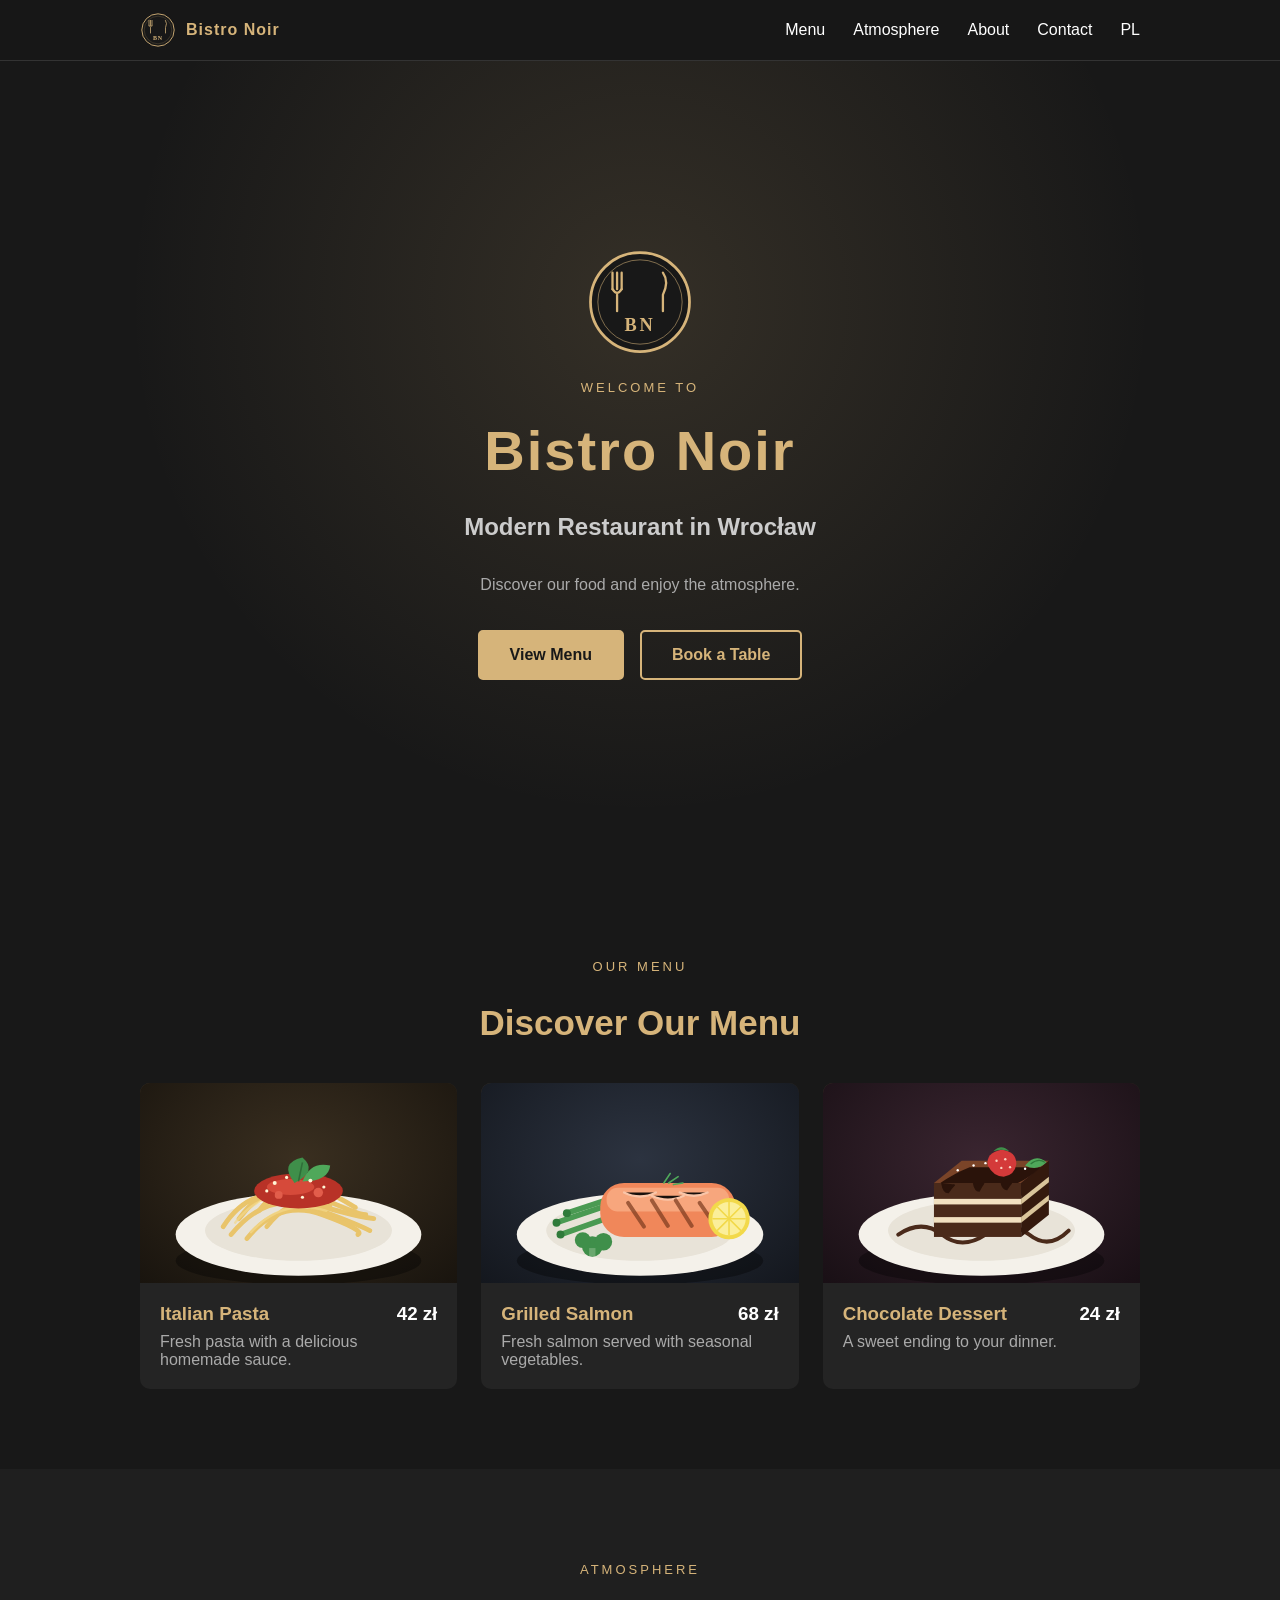
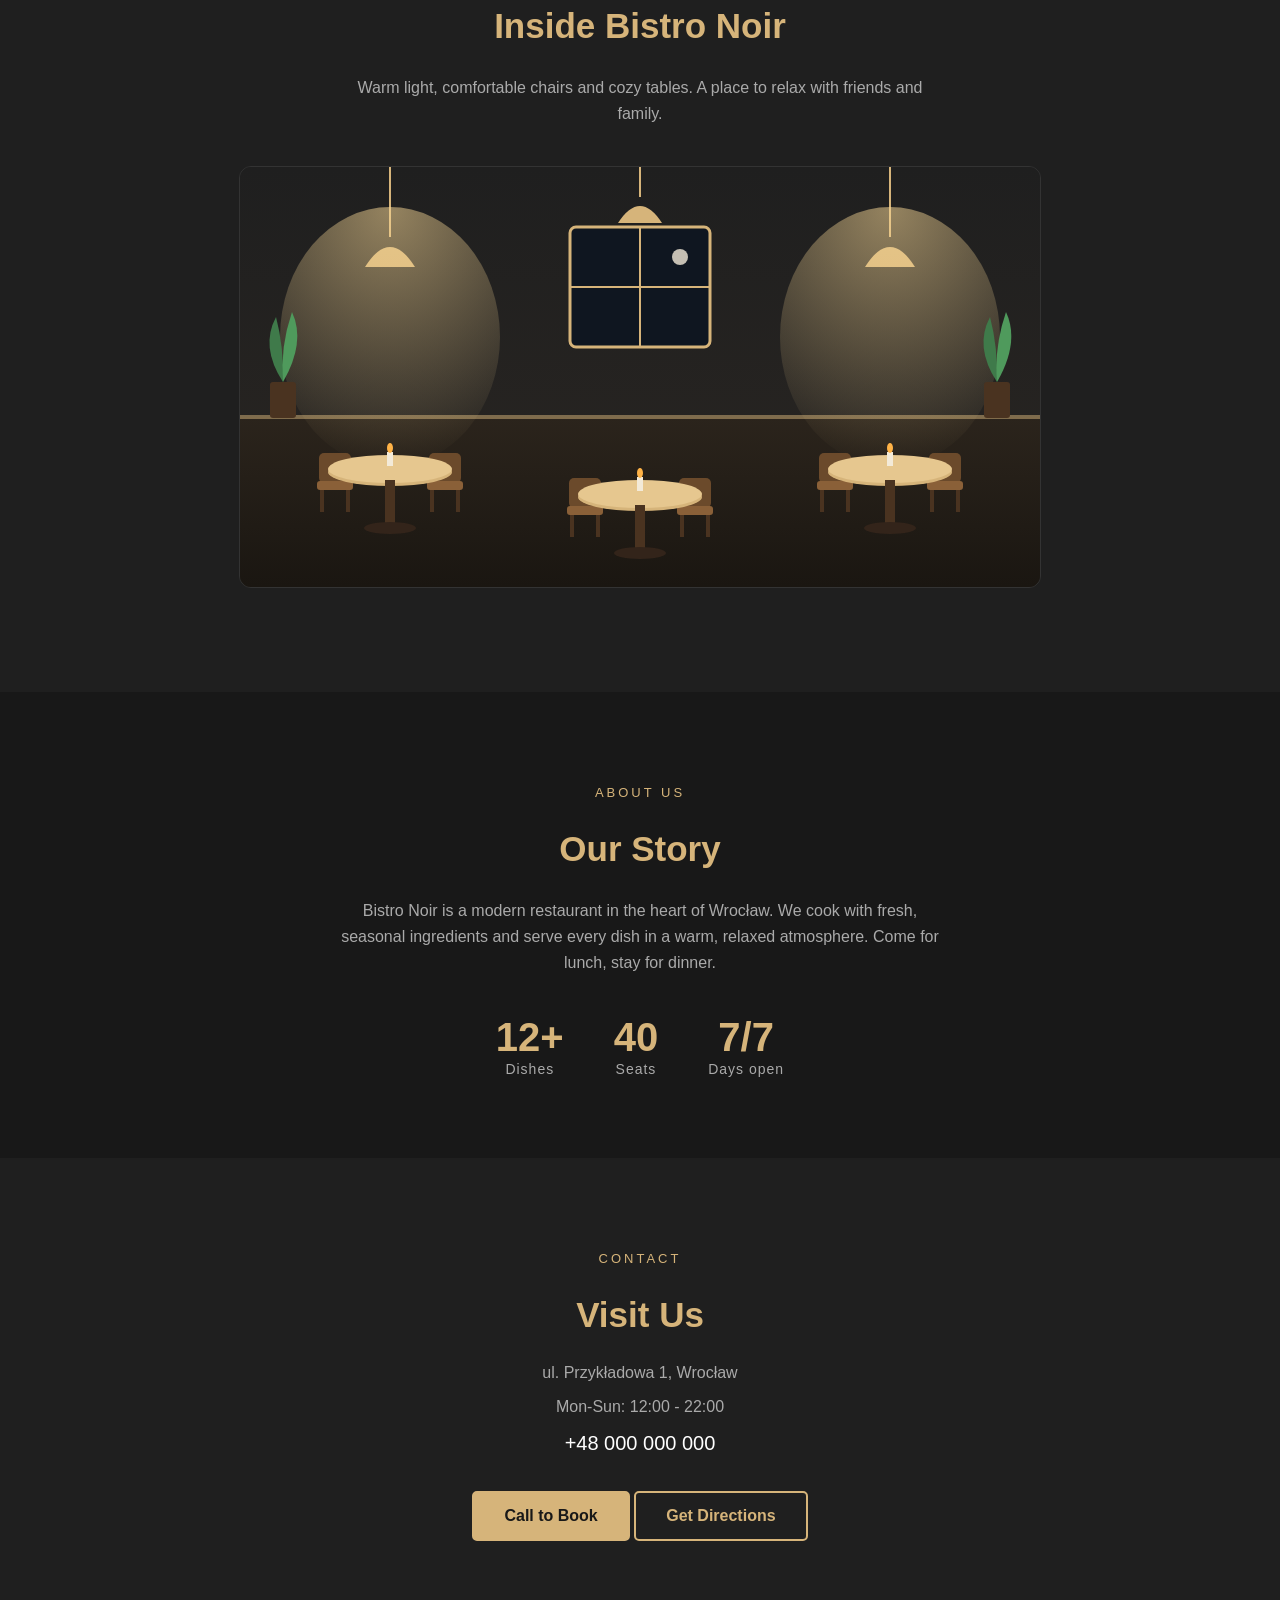
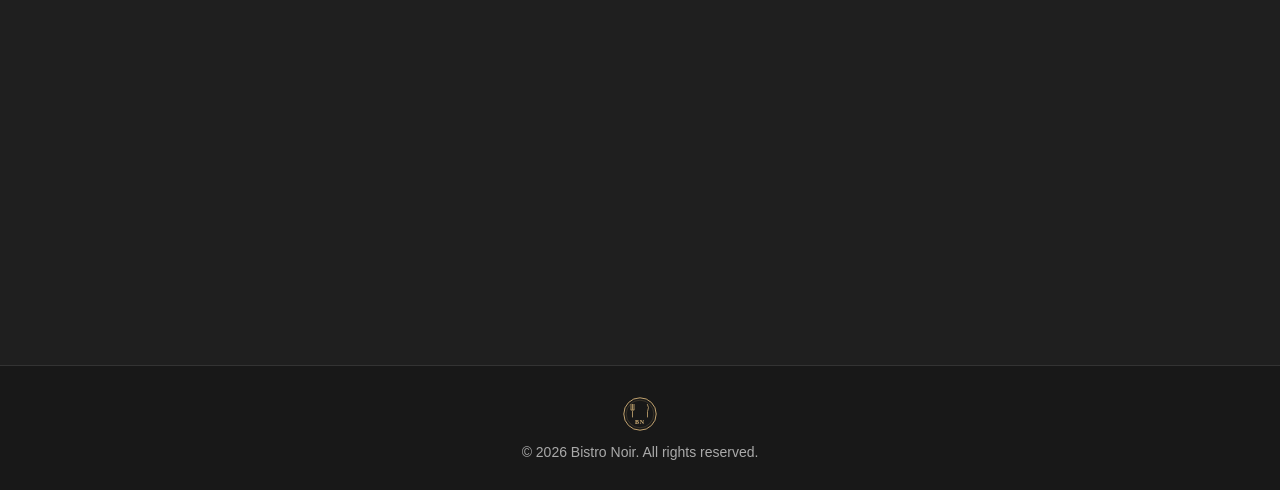
==== en.html @ d5d398dd "Create en.html" ====
<!DOCTYPE html>
<html lang="en">
<head>
    <meta charset="UTF-8">
    <meta name="viewport" content="width=device-width, initial-scale=1.0">
    <meta name="description" content="Bistro Noir - modern restaurant in Wrocław. Fresh pasta, grilled salmon and desserts.">
    <title>Bistro Noir – Restaurant in Wrocław</title>
    <link rel="icon" href="logo.svg" type="image/svg+xml">
    <link rel="alternate" hreflang="pl" href="index.html">
    <link rel="alternate" hreflang="en" href="en.html">

    <meta property="og:type" content="website">
    <meta property="og:title" content="Bistro Noir – Restaurant in Wrocław">
    <meta property="og:description" content="Fresh pasta, grilled salmon and desserts. Book a table!">
    <meta property="og:locale" content="en_US">

    <link rel="stylesheet" href="style.css">

    <script type="application/ld+json">
    {
        "@context": "https://schema.org",
        "@type": "Restaurant",
        "name": "Bistro Noir",
        "description": "Modern restaurant in Wrocław.",
        "address": {
            "@type": "PostalAddress",
            "streetAddress": "ul. Przykładowa 1",
            "addressLocality": "Wrocław",
            "addressCountry": "PL"
        },
        "telephone": "+48000000000",
        "servesCuisine": ["Italian", "Seafood"],
        "openingHours": "Mo-Su 12:00-22:00"
    }
    </script>
</head>
<body>

    <header>
        <nav>
            <a href="#" class="brand">
                <img src="logo.svg" alt="Bistro Noir logo" class="logo-small">
                <span>Bistro Noir</span>
            </a>
            <div class="links">
                <a href="#menu">Menu</a>
                <a href="#atmosphere">Atmosphere</a>
                <a href="#about">About</a>
                <a href="#contact">Contact</a>
                <a href="index.html" hreflang="pl" lang="pl">PL</a>
            </div>
        </nav>
    </header>

    <section class="hero">
        <img src="logo.svg" alt="Bistro Noir logo" class="logo-big">
        <p class="tag">WELCOME TO</p>
        <h1>Bistro Noir</h1>
        <h2>Modern Restaurant in Wrocław</h2>
        <p>Discover our food and enjoy the atmosphere.</p>
        <div class="hero-buttons">
            <a href="#menu" class="button">View Menu</a>
            <a href="#contact" class="button button-outline">Book a Table</a>
        </div>
    </section>

    <section id="menu" class="section">
        <p class="tag">OUR MENU</p>
        <h2>Discover Our Menu</h2>

        <div class="cards">
            <div class="card">
                <div class="card-img">
                    <img src="pasta.svg" alt="Italian pasta" onerror="this.style.display='none'">
                    <span class="emoji">🍝</span>
                </div>
                <div class="card-body">
                    <h3>Italian Pasta <span class="price">42 zł</span></h3>
                    <p>Fresh pasta with a delicious homemade sauce.</p>
                </div>
            </div>

            <div class="card">
                <div class="card-img">
                    <img src="salmon.svg" alt="Grilled salmon" onerror="this.style.display='none'">
                    <span class="emoji">🐟</span>
                </div>
                <div class="card-body">
                    <h3>Grilled Salmon <span class="price">68 zł</span></h3>
                    <p>Fresh salmon served with seasonal vegetables.</p>
                </div>
            </div>

            <div class="card">
                <div class="card-img">
                    <img src="dessert.svg" alt="Chocolate dessert" onerror="this.style.display='none'">
                    <span class="emoji">🍫</span>
                </div>
                <div class="card-body">
                    <h3>Chocolate Dessert <span class="price">24 zł</span></h3>
                    <p>A sweet ending to your dinner.</p>
                </div>
            </div>
        </div>
    </section>

    <section id="atmosphere" class="section dark">
        <p class="tag">ATMOSPHERE</p>
        <h2>Inside Bistro Noir</h2>
        <p class="text">Warm light, comfortable chairs and cozy tables. A place to relax with friends and family.</p>

        <div class="interior">
            <img src="interior.svg" alt="Restaurant interior with tables and chairs">
        </div>

        <div class="gallery">
            <div class="gallery-item"><img src="images/interior1.jpg" alt="Restaurant hall" loading="lazy" onerror="this.parentElement.style.display='none'"></div>
            <div class="gallery-item"><img src="images/interior2.jpg" alt="Restaurant bar" loading="lazy" onerror="this.parentElement.style.display='none'"></div>
            <div class="gallery-item"><img src="images/interior3.jpg" alt="Restaurant table" loading="lazy" onerror="this.parentElement.style.display='none'"></div>
        </div>
    </section>

    <section id="about" class="section">
        <p class="tag">ABOUT US</p>
        <h2>Our Story</h2>
        <p class="text">
            Bistro Noir is a modern restaurant in the heart of Wrocław.
            We cook with fresh, seasonal ingredients and serve every dish
            in a warm, relaxed atmosphere. Come for lunch, stay for dinner.
        </p>

        <div class="facts">
            <div class="fact"><strong>12+</strong><span>Dishes</span></div>
            <div class="fact"><strong>40</strong><span>Seats</span></div>
            <div class="fact"><strong>7/7</strong><span>Days open</span></div>
        </div>
    </section>

    <section id="contact" class="section dark">
        <p class="tag">CONTACT</p>
        <h2>Visit Us</h2>
        <p>ul. Przykładowa 1, Wrocław</p>
        <p>Mon-Sun: 12:00 - 22:00</p>
        <p><a href="tel:+48000000000" class="phone">+48 000 000 000</a></p>
        <a href="tel:+48000000000" class="button">Call to Book</a>
        <a href="https://www.google.com/maps/dir/?api=1&destination=Rynek+Wroclaw" class="button button-outline" target="_blank" rel="noopener">Get Directions</a>

        <div class="map">
            <iframe
                src="https://www.google.com/maps?q=Rynek+Wroclaw&output=embed"
                width="100%" height="300" style="border:0;"
                allowfullscreen="" loading="lazy"
                title="Map of Bistro Noir">
            </iframe>
        </div>
    </section>

    <footer>
        <img src="logo.svg" alt="Bistro Noir logo" class="logo-small">
        <p>© 2026 Bistro Noir. All rights reserved.</p>
    </footer>

</body>
</html>
---- style.css ----
html {
    scroll-behavior: smooth;
}

body {
    margin: 0;
    background-color: #181818;
    color: white;
    font-family: Arial, sans-serif;
    text-align: center;
}

h1 {
    font-size: 56px;
    color: #d6b47a;
    margin: 10px 0;
    letter-spacing: 2px;
}

h2 {
    color: #cccccc;
}

p {
    color: #aaaaaa;
}

img {
    max-width: 100%;
}

/* Header / navigation */
header {
    position: sticky;
    top: 0;
    z-index: 10;
    background-color: rgba(24, 24, 24, 0.95);
    padding: 12px 20px;
    border-bottom: 1px solid #333;
}

nav {
    display: flex;
    justify-content: space-between;
    align-items: center;
    max-width: 1000px;
    margin: 0 auto;
}

.brand {
    display: flex;
    align-items: center;
    gap: 10px;
    color: #d6b47a;
    font-weight: bold;
    letter-spacing: 1px;
}

.links {
    display: flex;
    gap: 28px;
}

nav a {
    color: white;
    text-decoration: none;
}

nav a:hover {
    color: #d6b47a;
}

.logo-small {
    width: 36px;
    height: 36px;
}

.logo-big {
    width: 110px;
    height: 110px;
    margin-bottom: 10px;
}

/* Hero */
.hero {
    min-height: 85vh;
    display: flex;
    flex-direction: column;
    justify-content: center;
    align-items: center;
    padding: 20px;
    background:
        radial-gradient(circle at 50% 30%, rgba(214, 180, 122, 0.15), transparent 60%),
        #181818;
}

.hero-buttons {
    display: flex;
    gap: 16px;
    flex-wrap: wrap;
    justify-content: center;
}

/* Small labels above headings */
.tag {
    letter-spacing: 3px;
    font-size: 13px;
    color: #d6b47a;
}

/* Buttons */
.button {
    display: inline-block;
    background-color: #d6b47a;
    color: #181818;
    padding: 14px 30px;
    text-decoration: none;
    border-radius: 5px;
    margin-top: 20px;
    font-weight: bold;
    border: 2px solid #d6b47a;
}

.button:hover {
    background-color: #edcf9a;
    border-color: #edcf9a;
}

.button-outline {
    background-color: transparent;
    color: #d6b47a;
}

.button-outline:hover {
    background-color: #d6b47a;
    color: #181818;
}

/* Sections */
.section {
    padding: 80px 20px;
    text-align: center;
}

.section.dark {
    background-color: #1f1f1f;
}

.section h2 {
    font-size: 35px;
    color: #d6b47a;
}

.text {
    max-width: 600px;
    margin: 0 auto;
    line-height: 1.6;
}

/* Menu cards */
.cards {
    display: grid;
    grid-template-columns: repeat(auto-fit, minmax(260px, 1fr));
    gap: 24px;
    max-width: 1000px;
    margin: 40px auto 0;
}

.card {
    background-color: #242424;
    border-radius: 10px;
    overflow: hidden;
    text-align: left;
    transition: transform 0.2s;
}

.card:hover {
    transform: translateY(-6px);
}

.card-img {
    position: relative;
    height: 200px;
    background: linear-gradient(135deg, #3a2f20, #1d1812);
    display: flex;
    align-items: center;
    justify-content: center;
}

.card-img img {
    position: absolute;
    inset: 0;
    width: 100%;
    height: 100%;
    object-fit: cover;
    z-index: 1;
}

.emoji {
    font-size: 64px;
}

.card-body {
    padding: 20px;
}

.card-body h3 {
    color: #d6b47a;
    margin: 0 0 8px;
    display: flex;
    justify-content: space-between;
    gap: 10px;
}

.card-body p {
    margin: 0;
}

.price {
    color: #ffffff;
    font-weight: bold;
    white-space: nowrap;
}

/* Interior */
.interior {
    max-width: 800px;
    margin: 40px auto 0;
    border-radius: 12px;
    overflow: hidden;
    border: 1px solid #333;
}

.interior img {
    display: block;
    width: 100%;
}

.gallery {
    display: grid;
    grid-template-columns: repeat(auto-fit, minmax(220px, 1fr));
    gap: 16px;
    max-width: 1000px;
    margin: 24px auto 0;
}

.gallery-item {
    height: 220px;
    border-radius: 10px;
    overflow: hidden;
}

.gallery-item img {
    width: 100%;
    height: 100%;
    object-fit: cover;
    transition: transform 0.3s;
}

.gallery-item:hover img {
    transform: scale(1.06);
}

/* About facts */
.facts {
    display: flex;
    justify-content: center;
    gap: 50px;
    flex-wrap: wrap;
    margin-top: 40px;
}

.fact strong {
    display: block;
    font-size: 40px;
    color: #d6b47a;
}

.fact span {
    color: #aaaaaa;
    font-size: 14px;
    letter-spacing: 1px;
}

/* Contact */
.phone {
    color: #ffffff;
    text-decoration: none;
    font-size: 20px;
}

.map {
    max-width: 700px;
    margin: 40px auto 0;
    border-radius: 8px;
    overflow: hidden;
}

/* Footer */
footer {
    padding: 30px 20px;
    border-top: 1px solid #333;
}

footer p {
    margin: 8px 0 0;
    font-size: 14px;
}

/* Mobile */
@media (max-width: 600px) {
    h1 {
        font-size: 38px;
    }

    .brand span {
        display: none;
    }

    .links {
        gap: 14px;
        font-size: 14px;
    }

    .section {
        padding: 55px 16px;
    }

    .section h2 {
        font-size: 28px;
    }

    .facts {
        gap: 30px;
    }
}
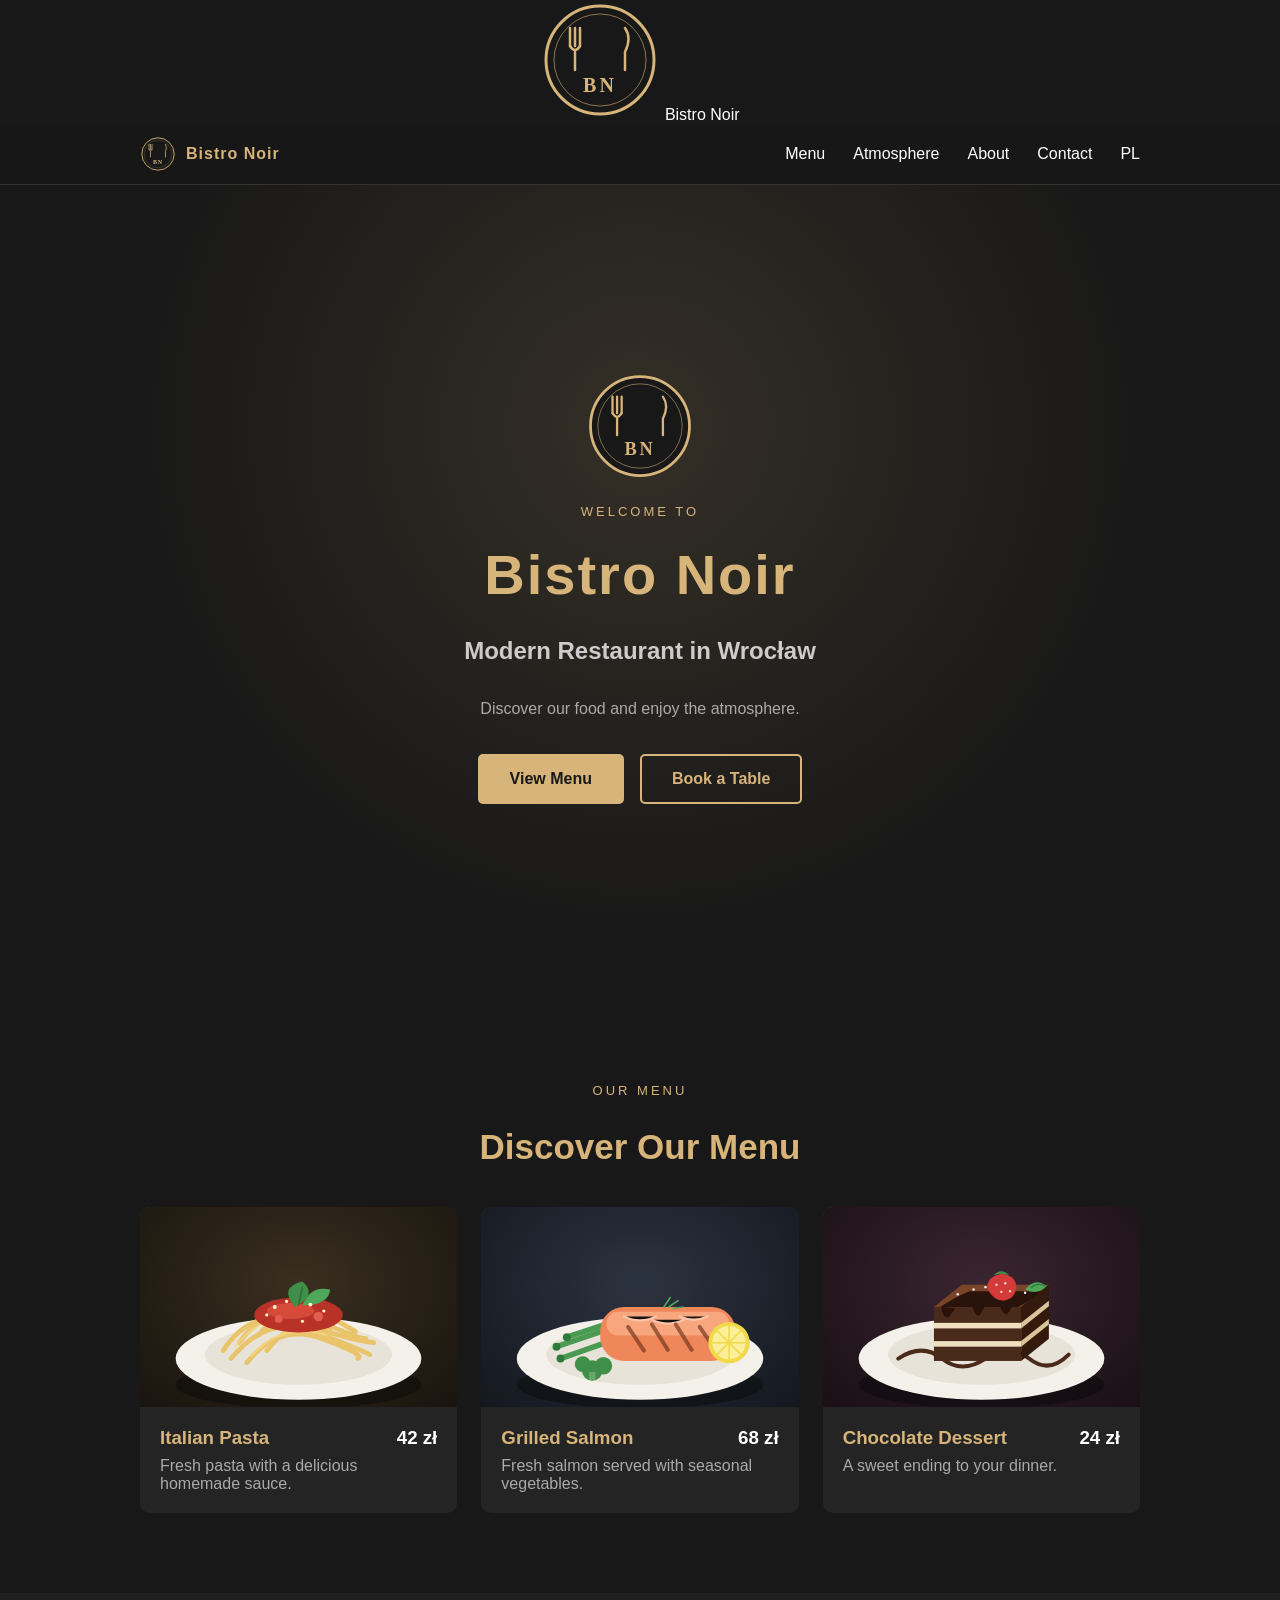
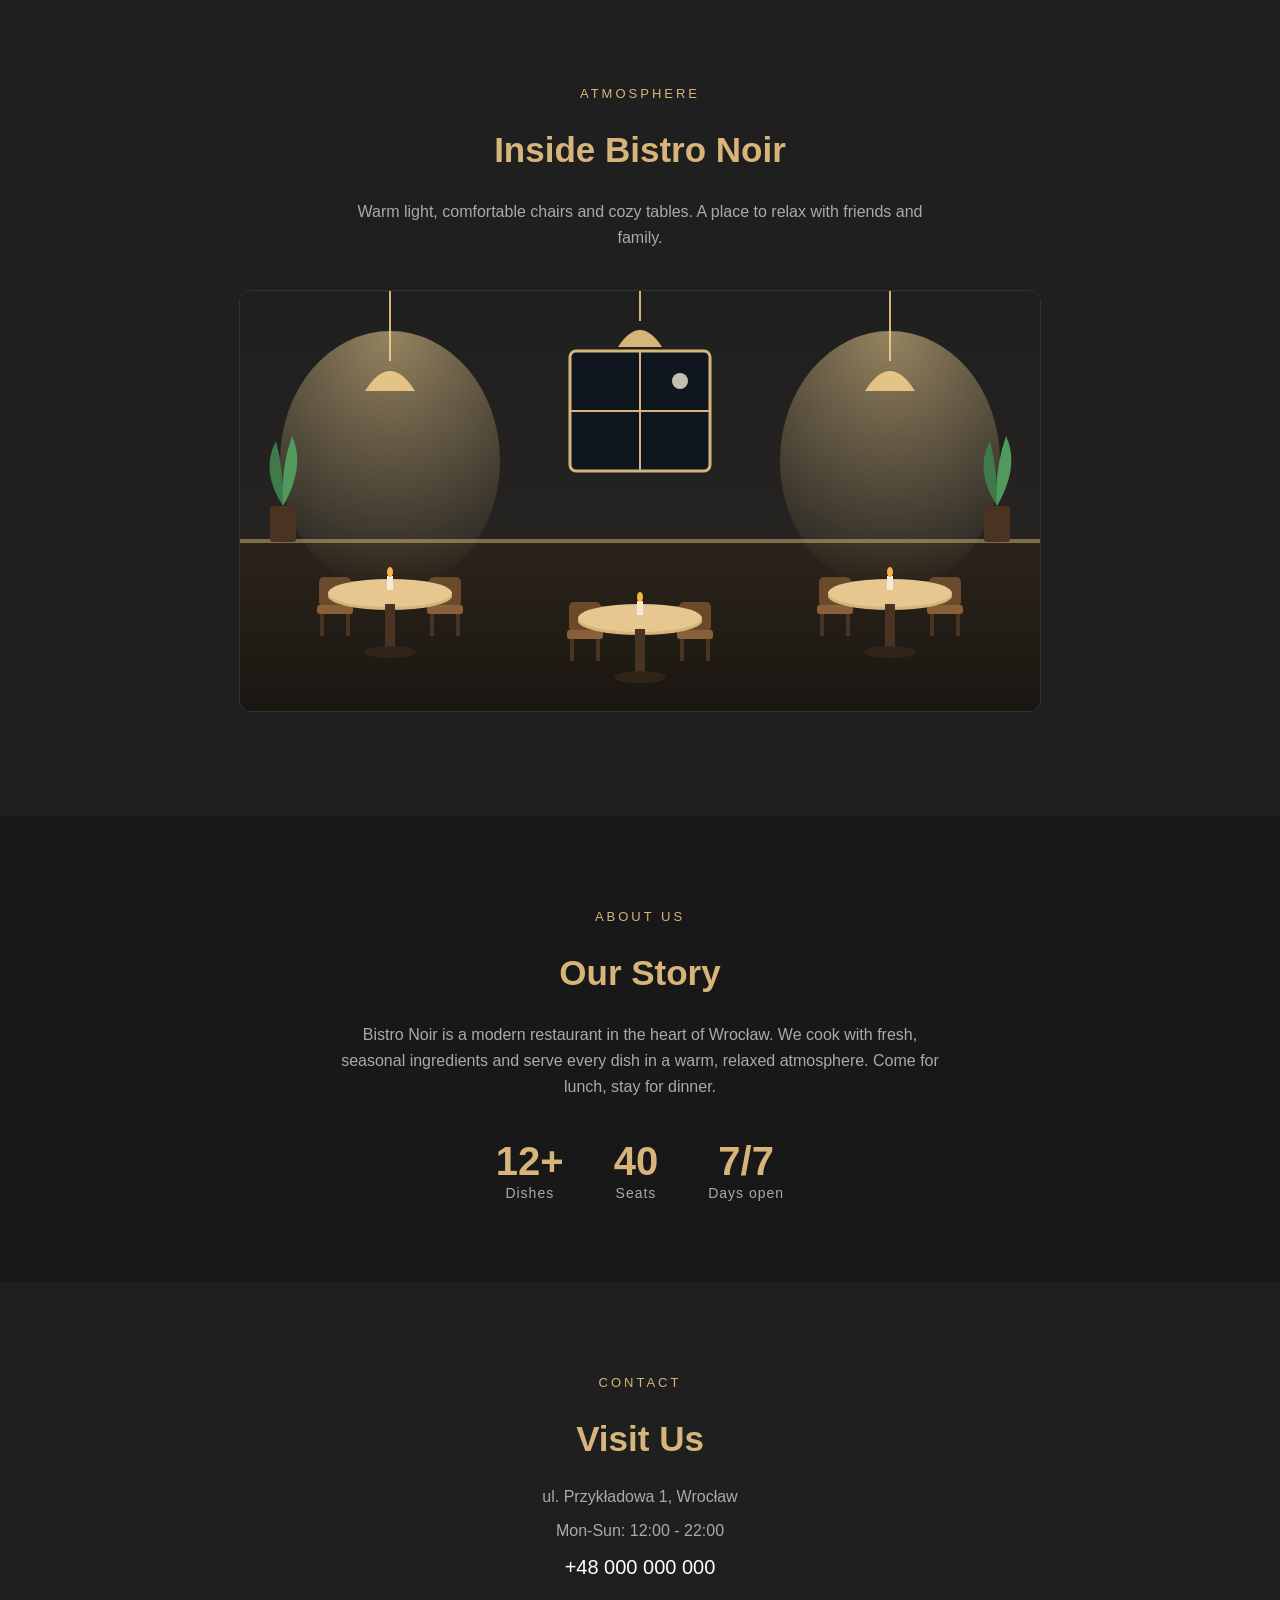
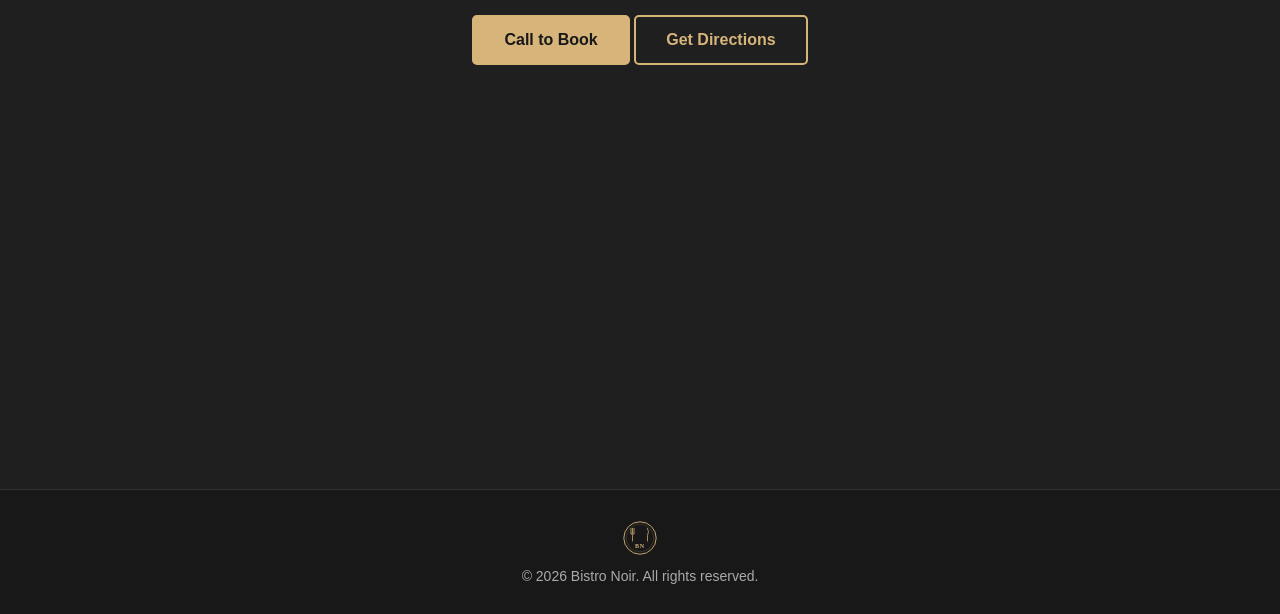
==== commit cbe4c7d2: "Update en.html" ====
--- a/en.html
+++ b/en.html
@@ -35,6 +35,31 @@
     </script>
 </head>
 <body>
+
+    <div id="intro" aria-hidden="true">
+        <img src="logo.svg" alt="" class="intro-logo">
+        <span class="intro-name">Bistro Noir</span>
+    </div>
+    <script>
+    (function () {
+        var intro = document.getElementById('intro');
+        if (!intro) return;
+        var seen = false;
+        try { seen = sessionStorage.getItem('introSeen'); } catch (e) {}
+        var reduce = window.matchMedia('(prefers-reduced-motion: reduce)').matches;
+        if (seen || reduce) { intro.remove(); return; }
+
+        document.body.classList.add('intro-lock');
+        function finish() {
+            intro.classList.add('hide');
+            document.body.classList.remove('intro-lock');
+            try { sessionStorage.setItem('introSeen', '1'); } catch (e) {}
+            setTimeout(function () { intro.remove(); }, 900);
+        }
+        setTimeout(finish, 2200);
+        intro.addEventListener('click', finish);
+    })();
+    </script>
 
     <header>
         <nav>
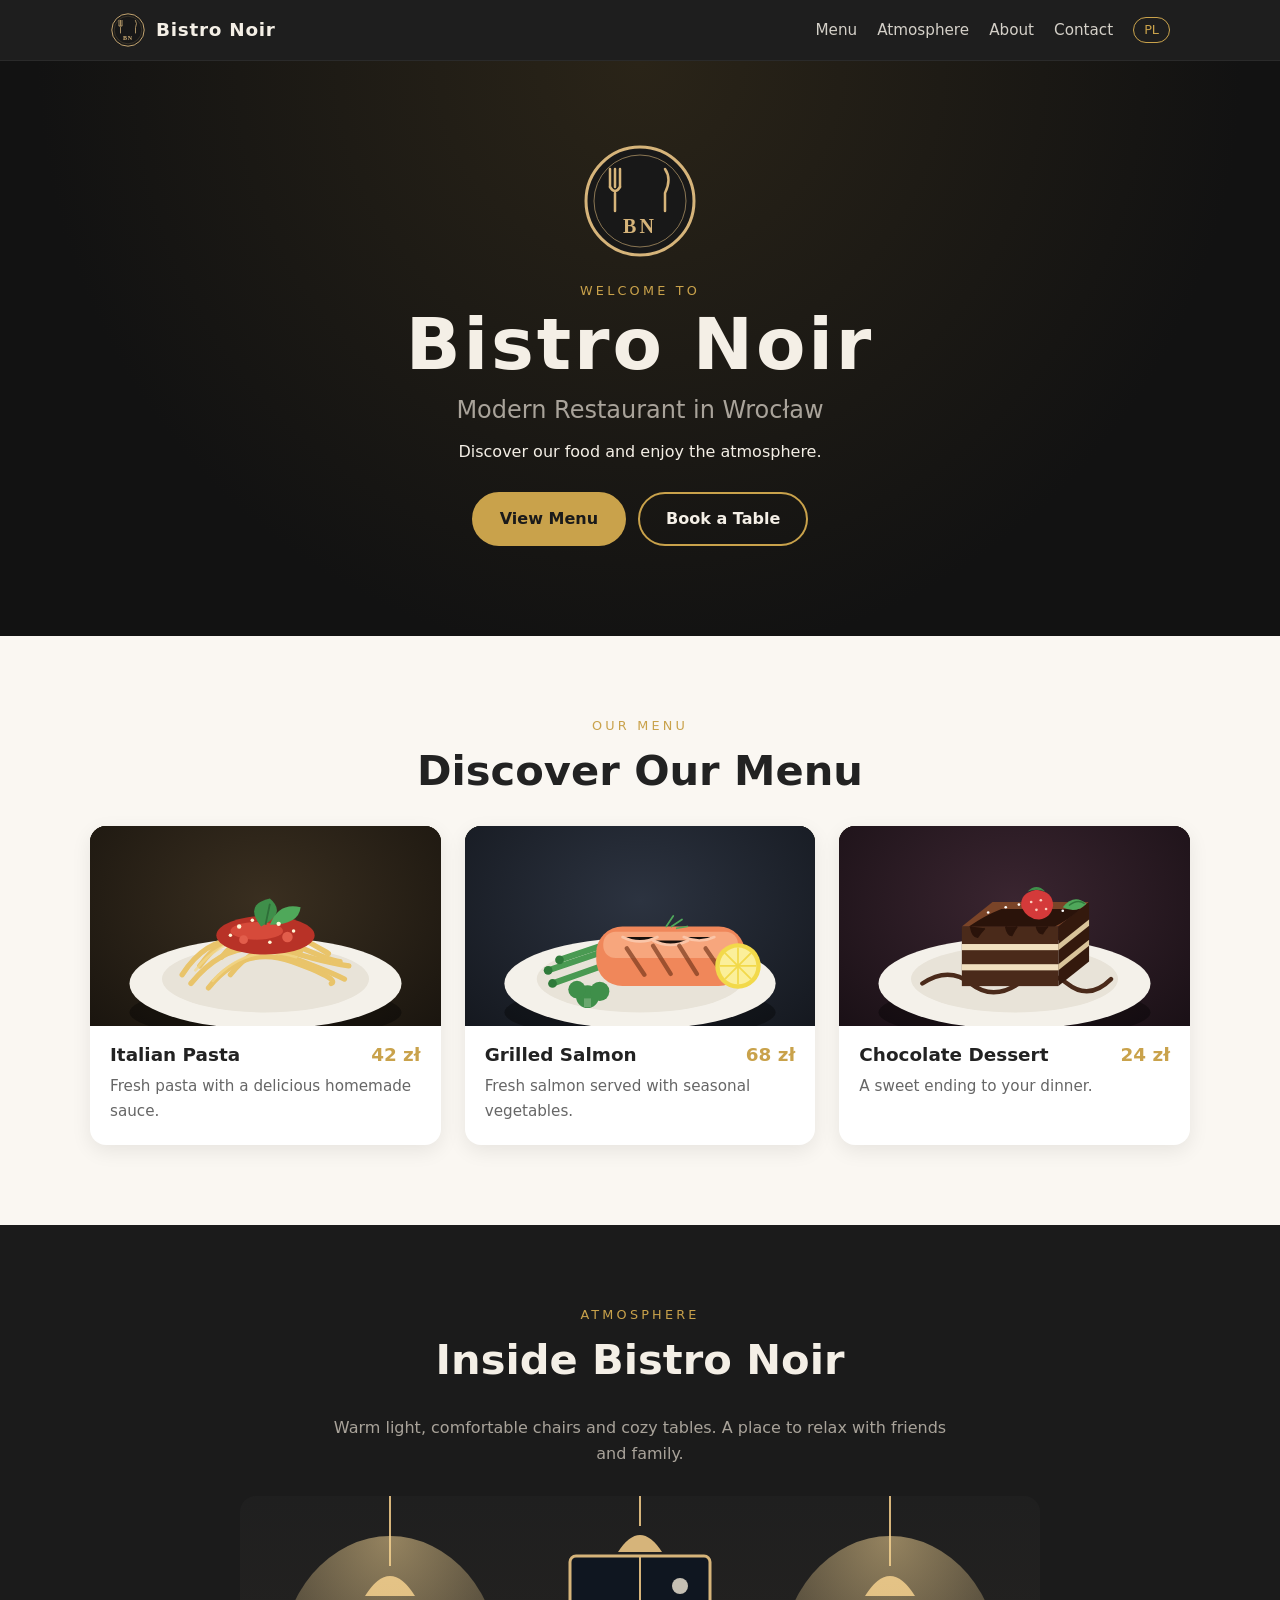
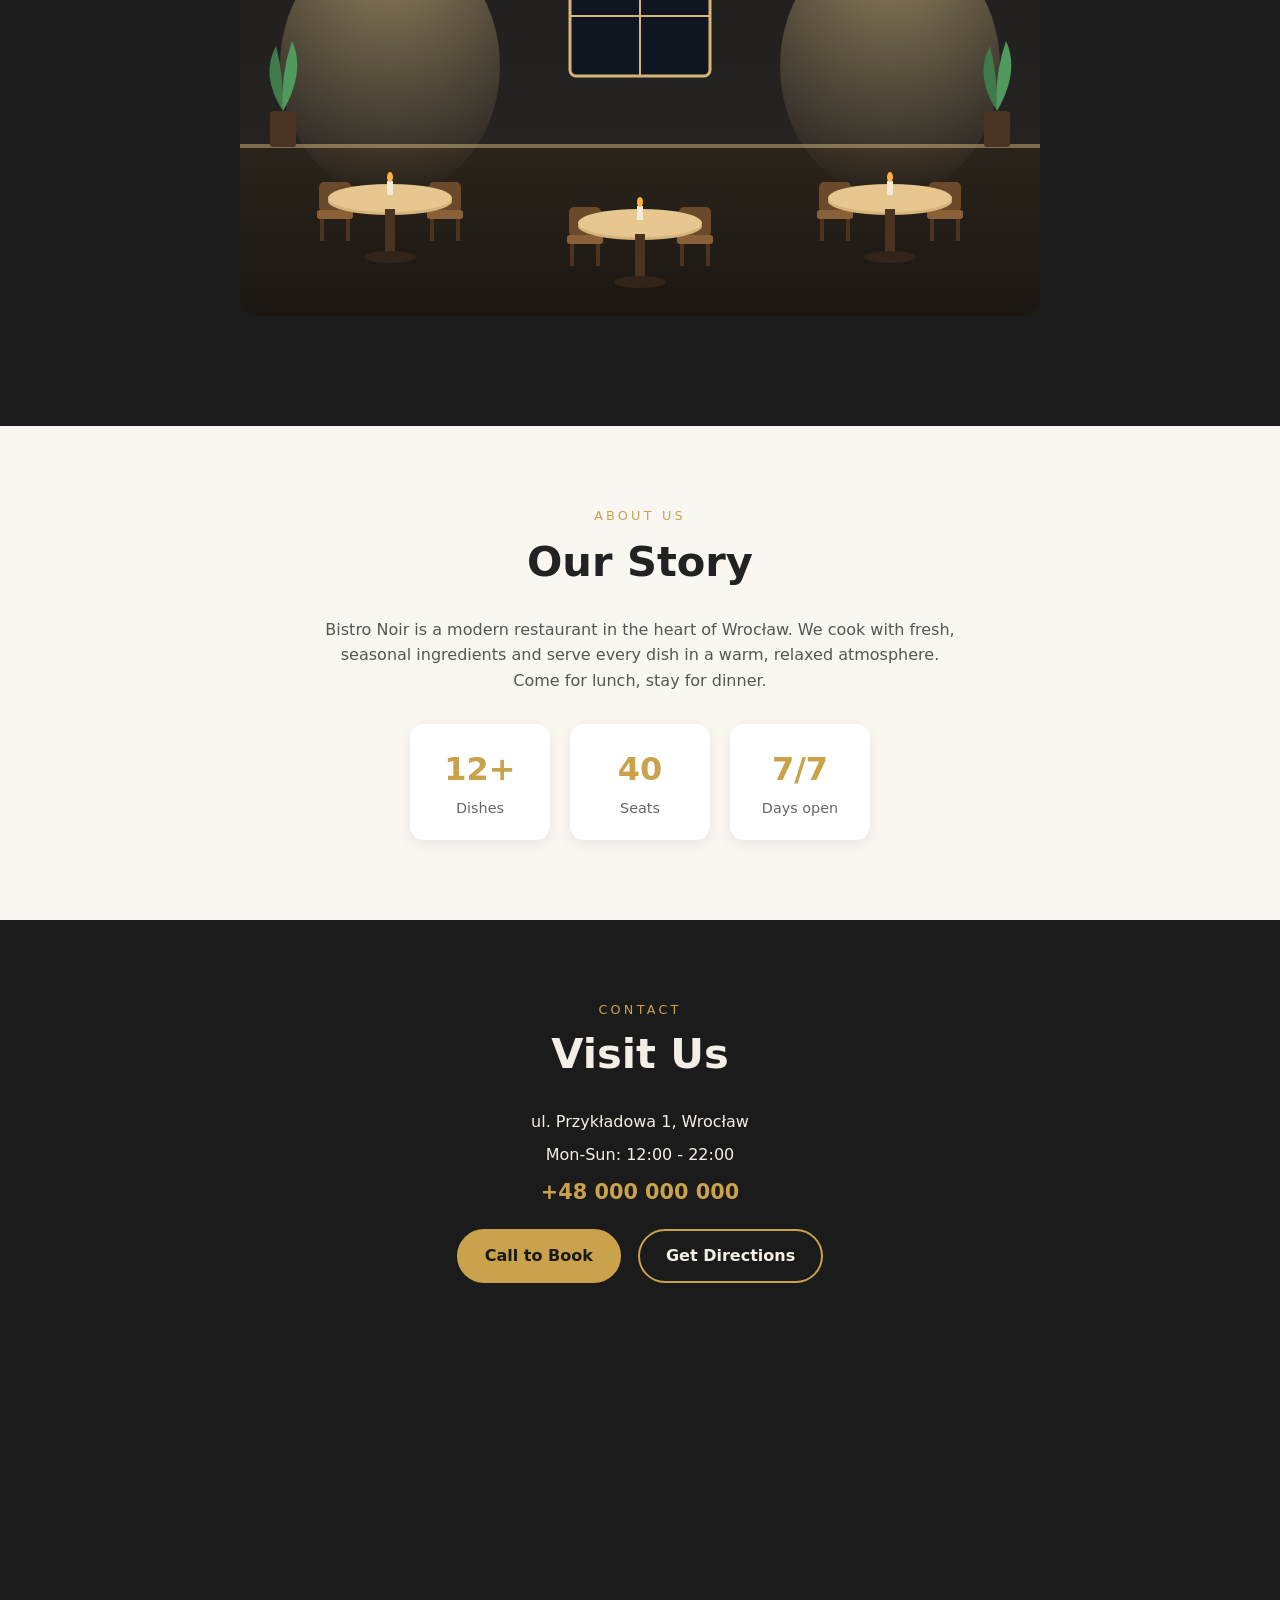
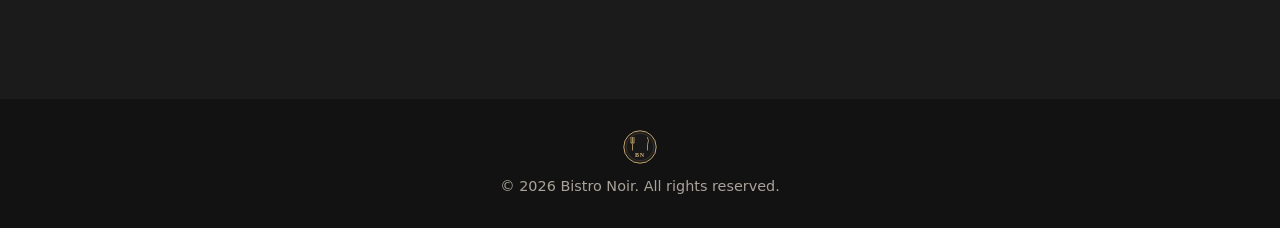
==== commit 09bb8590: "Update en.html" ====
--- a/en.html
+++ b/en.html
@@ -36,30 +36,60 @@
 </head>
 <body>
 
-    <div id="intro" aria-hidden="true">
-        <img src="logo.svg" alt="" class="intro-logo">
-        <span class="intro-name">Bistro Noir</span>
-    </div>
-    <script>
-    (function () {
-        var intro = document.getElementById('intro');
-        if (!intro) return;
-        var seen = false;
-        try { seen = sessionStorage.getItem('introSeen'); } catch (e) {}
-        var reduce = window.matchMedia('(prefers-reduced-motion: reduce)').matches;
-        if (seen || reduce) { intro.remove(); return; }
-
-        document.body.classList.add('intro-lock');
-        function finish() {
-            intro.classList.add('hide');
-            document.body.classList.remove('intro-lock');
-            try { sessionStorage.setItem('introSeen', '1'); } catch (e) {}
-            setTimeout(function () { intro.remove(); }, 900);
-        }
-        setTimeout(finish, 2200);
-        intro.addEventListener('click', finish);
-    })();
-    </script>
+    <style>
+#intro {
+    position: fixed;
+    top: 0; left: 0; right: 0; bottom: 0;
+    z-index: 99999;
+    display: flex;
+    flex-direction: column;
+    align-items: center;
+    justify-content: center;
+    gap: 16px;
+    background: #111;
+    color: #fff;
+    cursor: pointer;
+    transition: opacity 0.8s ease, visibility 0.8s ease;
+    animation: introAuto 0.5s ease 4s forwards;
+}
+#intro.hide { opacity: 0; visibility: hidden; }
+#intro .intro-logo {
+    width: 140px;
+    height: auto;
+    opacity: 0;
+    transform: scale(0.6);
+    animation: introLogo 1s ease forwards;
+}
+#intro .intro-name {
+    font-size: 2.2rem;
+    letter-spacing: 0.08em;
+    opacity: 0;
+    animation: introName 0.8s ease 0.6s forwards;
+}
+body.intro-lock { overflow: hidden; }
+@keyframes introLogo { to { opacity: 1; transform: scale(1); } }
+@keyframes introName { to { opacity: 1; } }
+@keyframes introAuto { to { opacity: 0; visibility: hidden; } }
+</style>
+
+<div id="intro">
+    <img src="logo.svg" alt="" class="intro-logo">
+    <span class="intro-name">Bistro Noir</span>
+</div>
+
+<script>
+(function () {
+    var intro = document.getElementById('intro');
+    document.body.classList.add('intro-lock');
+    function finish() {
+        intro.classList.add('hide');
+        document.body.classList.remove('intro-lock');
+        setTimeout(function () { intro.style.display = 'none'; }, 900);
+    }
+    setTimeout(finish, 2200);
+    intro.addEventListener('click', finish);
+})();
+</script>
 
     <header>
         <nav>
--- a/style.css
+++ b/style.css
@@ -1,336 +1,423 @@
+/* ===== Цвета (меняй здесь, под каждого клиента) ===== */
+:root {
+    --bg-dark: #121212;
+    --bg-dark-2: #1b1b1b;
+    --bg-light: #faf7f2;
+    --text-light: #f4efe6;
+    --text-dark: #222;
+    --muted: #a9a39a;
+    --accent: #c9a24b;
+}
+
+
+* {
+    box-sizing: border-box;
+    margin: 0;
+    padding: 0;
+}
+
 html {
     scroll-behavior: smooth;
 }
 
 body {
-    margin: 0;
-    background-color: #181818;
-    color: white;
-    font-family: Arial, sans-serif;
-    text-align: center;
-}
-
-h1 {
-    font-size: 56px;
-    color: #d6b47a;
-    margin: 10px 0;
-    letter-spacing: 2px;
-}
-
-h2 {
-    color: #cccccc;
-}
-
-p {
-    color: #aaaaaa;
+    font-family: "Segoe UI", system-ui, -apple-system, Arial, sans-serif;
+    line-height: 1.6;
+    color: var(--text-dark);
+    background: var(--bg-light);
 }
 
 img {
     max-width: 100%;
-}
-
-/* Header / navigation */
+    display: block;
+}
+
+a {
+    color: inherit;
+    text-decoration: none;
+}
+
+h1, h2, h3 {
+    line-height: 1.2;
+    font-weight: 600;
+}
+
+
 header {
     position: sticky;
     top: 0;
-    z-index: 10;
-    background-color: rgba(24, 24, 24, 0.95);
+    z-index: 100;
+    background: rgba(18, 18, 18, 0.95);
+    backdrop-filter: blur(6px);
+    border-bottom: 1px solid #2a2a2a;
+}
+
+nav {
+    max-width: 1100px;
+    margin: 0 auto;
     padding: 12px 20px;
-    border-bottom: 1px solid #333;
-}
-
-nav {
-    display: flex;
+    display: flex;
+    align-items: center;
     justify-content: space-between;
-    align-items: center;
-    max-width: 1000px;
-    margin: 0 auto;
+    gap: 16px;
+    flex-wrap: wrap;
 }
 
 .brand {
     display: flex;
     align-items: center;
     gap: 10px;
-    color: #d6b47a;
-    font-weight: bold;
-    letter-spacing: 1px;
-}
-
-.links {
-    display: flex;
-    gap: 28px;
-}
-
-nav a {
-    color: white;
-    text-decoration: none;
-}
-
-nav a:hover {
-    color: #d6b47a;
+    color: var(--text-light);
+    font-size: 1.15rem;
+    font-weight: 600;
+    letter-spacing: 0.04em;
 }
 
 .logo-small {
     width: 36px;
     height: 36px;
+    object-fit: contain;
+}
+
+.links {
+    display: flex;
+    align-items: center;
+    flex-wrap: wrap;
+    gap: 6px 20px;
+}
+
+.links a {
+    color: var(--text-light);
+    font-size: 0.95rem;
+    opacity: 0.85;
+    transition: color 0.2s, opacity 0.2s;
+}
+
+.links a:hover {
+    color: var(--accent);
+    opacity: 1;
+}
+
+/* кнопка языка (последняя ссылка PL / EN) */
+.links a[hreflang] {
+    border: 1px solid var(--accent);
+    color: var(--accent);
+    padding: 2px 10px;
+    border-radius: 999px;
+    font-size: 0.8rem;
+    opacity: 1;
+}
+
+.links a[hreflang]:hover {
+    background: var(--accent);
+    color: var(--bg-dark);
+}
+
+/* ===== Главный экран ===== */
+.hero {
+    background: radial-gradient(circle at 50% 0%, #2a2418 0%, var(--bg-dark) 70%);
+    color: var(--text-light);
+    text-align: center;
+    padding: 80px 20px 90px;
 }
 
 .logo-big {
-    width: 110px;
-    height: 110px;
+    width: 120px;
+    height: 120px;
+    object-fit: contain;
+    margin: 0 auto 20px;
+}
+
+.tag {
+    color: var(--accent);
+    font-size: 0.8rem;
+    letter-spacing: 0.25em;
     margin-bottom: 10px;
 }
 
-/* Hero */
-.hero {
-    min-height: 85vh;
-    display: flex;
-    flex-direction: column;
-    justify-content: center;
-    align-items: center;
-    padding: 20px;
-    background:
-        radial-gradient(circle at 50% 30%, rgba(214, 180, 122, 0.15), transparent 60%),
-        #181818;
+.hero h1 {
+    font-size: clamp(2.6rem, 8vw, 4.5rem);
+    letter-spacing: 0.04em;
+    margin-bottom: 8px;
+}
+
+.hero h2 {
+    font-size: clamp(1.1rem, 3vw, 1.5rem);
+    font-weight: 400;
+    color: var(--muted);
+    margin-bottom: 14px;
+}
+
+.hero p {
+    max-width: 520px;
+    margin: 0 auto;
 }
 
 .hero-buttons {
-    display: flex;
-    gap: 16px;
+    margin-top: 28px;
+    display: flex;
     flex-wrap: wrap;
     justify-content: center;
-}
-
-/* Small labels above headings */
-.tag {
-    letter-spacing: 3px;
-    font-size: 13px;
-    color: #d6b47a;
-}
-
-/* Buttons */
+    gap: 12px;
+}
+
+/* ===== Кнопки ===== */
 .button {
     display: inline-block;
-    background-color: #d6b47a;
-    color: #181818;
-    padding: 14px 30px;
-    text-decoration: none;
-    border-radius: 5px;
-    margin-top: 20px;
-    font-weight: bold;
-    border: 2px solid #d6b47a;
+    background: var(--accent);
+    color: #1a1a1a;
+    padding: 12px 26px;
+    border-radius: 999px;
+    font-weight: 600;
+    border: 2px solid var(--accent);
+    transition: transform 0.2s, background 0.2s, color 0.2s;
 }
 
 .button:hover {
-    background-color: #edcf9a;
-    border-color: #edcf9a;
+    transform: translateY(-2px);
+    background: #dbb55d;
+    border-color: #dbb55d;
 }
 
 .button-outline {
-    background-color: transparent;
-    color: #d6b47a;
+    background: transparent;
+    color: var(--text-light);
+    border-color: var(--accent);
 }
 
 .button-outline:hover {
-    background-color: #d6b47a;
-    color: #181818;
-}
-
-/* Sections */
+    background: var(--accent);
+    color: #1a1a1a;
+}
+
+/* ===== Секции ===== */
 .section {
     padding: 80px 20px;
     text-align: center;
+    scroll-margin-top: 70px;
+}
+
+.section > * {
+    max-width: 1100px;
+    margin-left: auto;
+    margin-right: auto;
+}
+
+.section h2 {
+    font-size: clamp(1.8rem, 5vw, 2.6rem);
+    margin-bottom: 30px;
 }
 
 .section.dark {
-    background-color: #1f1f1f;
-}
-
-.section h2 {
-    font-size: 35px;
-    color: #d6b47a;
+    background: var(--bg-dark-2);
+    color: var(--text-light);
 }
 
 .text {
-    max-width: 600px;
-    margin: 0 auto;
-    line-height: 1.6;
-}
-
-/* Menu cards */
+    max-width: 640px !important;
+    margin-bottom: 30px;
+    color: #555;
+}
+
+.section.dark .text {
+    color: var(--muted);
+}
+
+/* ===== Меню (карточки) ===== */
 .cards {
     display: grid;
     grid-template-columns: repeat(auto-fit, minmax(260px, 1fr));
     gap: 24px;
-    max-width: 1000px;
-    margin: 40px auto 0;
+    text-align: left;
 }
 
 .card {
-    background-color: #242424;
-    border-radius: 10px;
+    background: #fff;
+    border-radius: 16px;
     overflow: hidden;
-    text-align: left;
-    transition: transform 0.2s;
+    box-shadow: 0 6px 20px rgba(0, 0, 0, 0.08);
+    transition: transform 0.25s, box-shadow 0.25s;
 }
 
 .card:hover {
-    transform: translateY(-6px);
+    transform: translateY(-4px);
+    box-shadow: 0 12px 28px rgba(0, 0, 0, 0.14);
 }
 
 .card-img {
     position: relative;
     height: 200px;
-    background: linear-gradient(135deg, #3a2f20, #1d1812);
+    background: #2a2418;
     display: flex;
     align-items: center;
     justify-content: center;
+    overflow: hidden;
+}
+
+/* эмодзи лежит под картинкой и видна только если картинка не загрузилась */
+.card-img .emoji {
+    position: absolute;
+    font-size: 4rem;
+    z-index: 0;
 }
 
 .card-img img {
-    position: absolute;
-    inset: 0;
+    position: relative;
+    z-index: 1;
     width: 100%;
     height: 100%;
     object-fit: cover;
-    z-index: 1;
-}
-
-.emoji {
-    font-size: 64px;
+    background: #2a2418;
 }
 
 .card-body {
-    padding: 20px;
+    padding: 18px 20px 22px;
 }
 
 .card-body h3 {
-    color: #d6b47a;
-    margin: 0 0 8px;
     display: flex;
     justify-content: space-between;
+    align-items: baseline;
     gap: 10px;
+    font-size: 1.15rem;
+    margin-bottom: 8px;
+}
+
+.price {
+    color: var(--accent);
+    font-weight: 700;
+    white-space: nowrap;
 }
 
 .card-body p {
-    margin: 0;
-}
-
-.price {
-    color: #ffffff;
-    font-weight: bold;
-    white-space: nowrap;
-}
-
-/* Interior */
+    color: #666;
+    font-size: 0.95rem;
+}
+
+/* ===== Атмосфера ===== */
 .interior {
     max-width: 800px;
-    margin: 40px auto 0;
-    border-radius: 12px;
+    margin: 0 auto 30px;
+    border-radius: 16px;
     overflow: hidden;
-    border: 1px solid #333;
 }
 
 .interior img {
-    display: block;
     width: 100%;
+    height: auto;
 }
 
 .gallery {
     display: grid;
     grid-template-columns: repeat(auto-fit, minmax(220px, 1fr));
     gap: 16px;
-    max-width: 1000px;
-    margin: 24px auto 0;
 }
 
 .gallery-item {
-    height: 220px;
-    border-radius: 10px;
+    border-radius: 12px;
     overflow: hidden;
+    aspect-ratio: 4 / 3;
+    background: #222;
 }
 
 .gallery-item img {
     width: 100%;
     height: 100%;
     object-fit: cover;
-    transition: transform 0.3s;
-}
-
-.gallery-item:hover img {
-    transform: scale(1.06);
-}
-
-/* About facts */
+}
+
+/* ===== О нас ===== */
 .facts {
     display: flex;
+    flex-wrap: wrap;
     justify-content: center;
-    gap: 50px;
-    flex-wrap: wrap;
-    margin-top: 40px;
+    gap: 20px;
+}
+
+.fact {
+    min-width: 140px;
+    padding: 20px 24px;
+    background: #fff;
+    border-radius: 14px;
+    box-shadow: 0 4px 14px rgba(0, 0, 0, 0.07);
 }
 
 .fact strong {
     display: block;
-    font-size: 40px;
-    color: #d6b47a;
+    font-size: 2rem;
+    color: var(--accent);
 }
 
 .fact span {
-    color: #aaaaaa;
-    font-size: 14px;
-    letter-spacing: 1px;
-}
-
-/* Contact */
+    color: #666;
+    font-size: 0.9rem;
+}
+
+/* ===== Контакты ===== */
+#contact p {
+    margin-bottom: 8px;
+}
+
 .phone {
-    color: #ffffff;
-    text-decoration: none;
-    font-size: 20px;
+    color: var(--accent);
+    font-size: 1.3rem;
+    font-weight: 600;
+}
+
+#contact .button {
+    margin: 12px 6px 0;
 }
 
 .map {
-    max-width: 700px;
-    margin: 40px auto 0;
-    border-radius: 8px;
+    margin-top: 36px;
+    border-radius: 16px;
     overflow: hidden;
 }
 
-/* Footer */
+.map iframe {
+    display: block;
+}
+
+/* ===== Подвал ===== */
 footer {
+    background: var(--bg-dark);
+    color: var(--muted);
+    text-align: center;
     padding: 30px 20px;
-    border-top: 1px solid #333;
-}
-
-footer p {
-    margin: 8px 0 0;
-    font-size: 14px;
-}
-
-/* Mobile */
+    font-size: 0.9rem;
+}
+
+footer .logo-small {
+    margin: 0 auto 10px;
+}
+
+/* ===== Телефоны ===== */
 @media (max-width: 600px) {
-    h1 {
-        font-size: 38px;
-    }
-
-    .brand span {
-        display: none;
-    }
-
-    .links {
-        gap: 14px;
-        font-size: 14px;
+    nav {
+        justify-content: center;
     }
 
     .section {
-        padding: 55px 16px;
-    }
-
-    .section h2 {
-        font-size: 28px;
-    }
-
-    .facts {
-        gap: 30px;
-    }
-}
+        padding: 56px 16px;
+    }
+
+    .hero {
+        padding: 56px 16px 64px;
+    }
+
+    .logo-big {
+        width: 90px;
+        height: 90px;
+    }
+}
+
+/* ===== Уважение к настройке «уменьшить движение» ===== */
+@media (prefers-reduced-motion: reduce) {
+    html {
+        scroll-behavior: auto;
+    }
+
+    * {
+        transition: none !important;
+    }
+}
